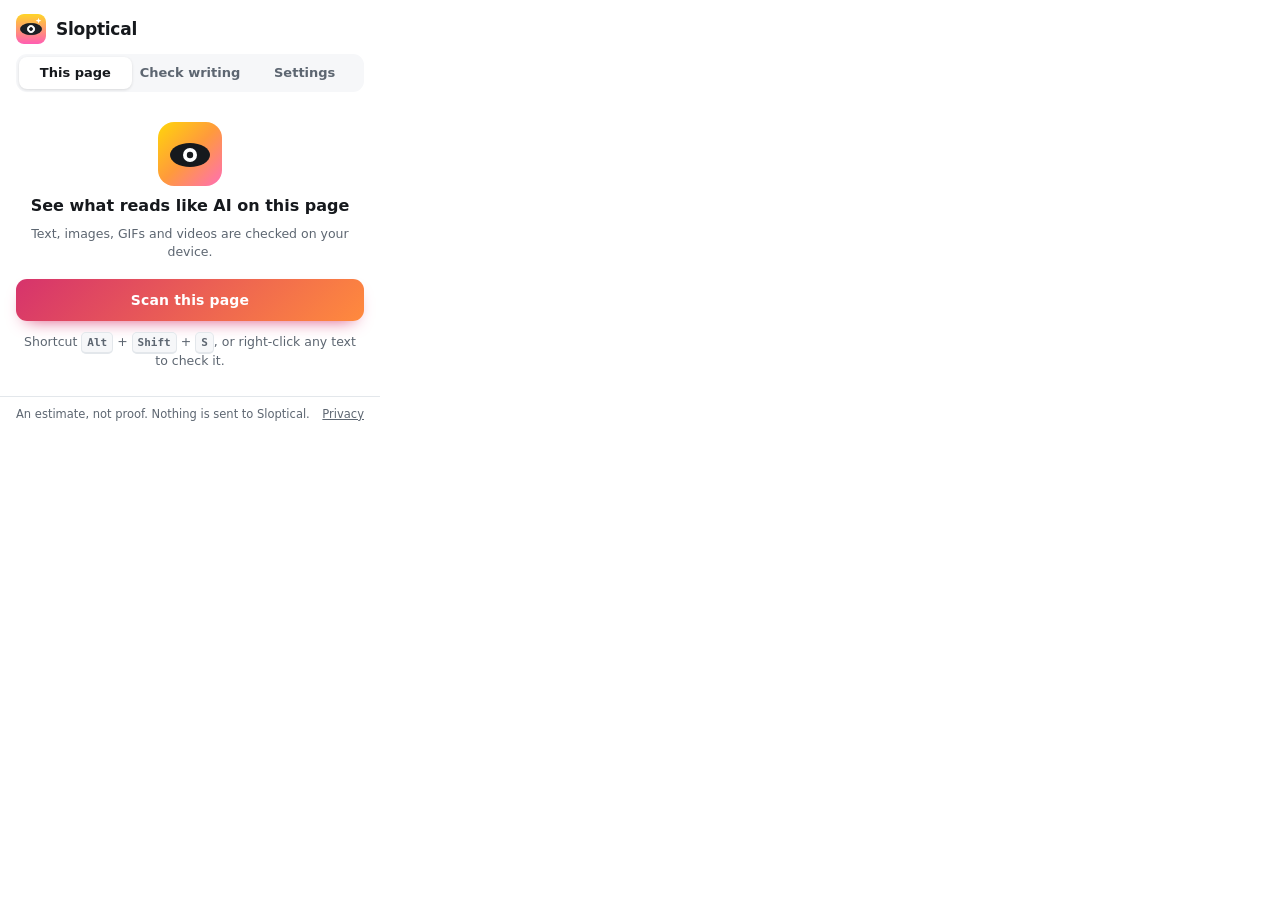
==== popup.html @ 1a97331c "Fix detector false positives, privacy wording and small bugs - detector: count overlapping stock phr" ====
<!doctype html>
<html lang="en">
<head>
<meta charset="utf-8">
<title>Sloptical</title>
<style>
:root{--bg:#ffffff;--panel:#f6f7f9;--ink:#16191d;--muted:#5d6671;--line:#e3e7eb;--accent:#d6336c;--accent-2:#ff8a3d;--on:#fff;--y:#ffd60a;--o:#ff9a3c;--p:#ff6fb5;--ok:#2f9e6a;color-scheme:light}
@media (prefers-color-scheme:dark){:root{--bg:#17191d;--panel:#202328;--ink:#eef1f4;--muted:#9aa4ae;--line:#30353b;--accent:#ff5c95;--accent-2:#ffa45c;--on:#1a0b11;--ok:#4cc38a;color-scheme:dark}}
*{box-sizing:border-box}
[hidden]{display:none!important}
html,body{margin:0}
body{width:380px;max-height:600px;background:var(--bg);color:var(--ink);font:14px/1.45 system-ui,-apple-system,"Segoe UI",sans-serif;display:flex;flex-direction:column}
button,textarea,input,select{font:inherit;color:inherit}
button{cursor:pointer}
:focus-visible{outline:2px solid var(--accent);outline-offset:2px;border-radius:8px}
header{display:flex;align-items:center;gap:10px;padding:14px 16px 10px}
header img{width:30px;height:30px;border-radius:8px}
header h1{font-size:17px;margin:0;letter-spacing:-.015em}
header .ver{margin-left:auto;font-size:11.5px;color:var(--muted)}
.tabs{display:flex;gap:2px;margin:0 16px;padding:3px;border-radius:11px;background:var(--panel)}
.tabs button{flex:1;height:32px;border:0;border-radius:8px;background:transparent;color:var(--muted);font-weight:650;font-size:13px}
.tabs button[aria-selected=true]{background:var(--bg);color:var(--ink);box-shadow:0 1px 3px rgba(0,0,0,.12)}
main{overflow:auto;padding:12px 16px 14px;flex:1}
section{display:grid;gap:12px}
.primary{width:100%;height:42px;border:0;border-radius:11px;background:linear-gradient(135deg,var(--accent),var(--accent-2));color:#fff;font-weight:750;letter-spacing:.01em;box-shadow:0 8px 18px -10px var(--accent)}
.primary:hover{filter:brightness(1.05)}.primary:disabled{opacity:.5;cursor:default;box-shadow:none}
.ghost{height:34px;padding:0 12px;border:1px solid var(--line);border-radius:9px;background:var(--bg);font-weight:600;font-size:13px}
.ghost:hover{background:var(--panel)}
.row{display:flex;gap:8px;align-items:center}.row>*{flex:1}
.hero{display:grid;justify-items:center;text-align:center;gap:8px;padding:18px 8px 6px}
.hero svg{width:64px;height:64px}
.hero h2{margin:0;font-size:16px}
.muted{color:var(--muted);font-size:12.5px;margin:0}
kbd{font:600 11px/1 ui-monospace,monospace;padding:3px 5px;border:1px solid var(--line);border-bottom-width:2px;border-radius:5px;background:var(--panel)}
.card{background:var(--panel);border-radius:14px;padding:12px}
.score{display:grid;grid-template-columns:84px 1fr;gap:12px;align-items:center}
.ring{position:relative;width:84px;height:84px}
.ring svg{width:84px;height:84px;transform:rotate(-90deg)}
.ring b{position:absolute;inset:0;display:grid;place-items:center;font-size:22px;font-variant-numeric:tabular-nums;letter-spacing:-.02em}
.ring b small{font-size:12px;font-weight:600}
.verdict{font-weight:700;font-size:14.5px;line-height:1.3}
.chips{display:flex;flex-wrap:wrap;gap:6px;margin-top:6px}
.chip{display:inline-flex;align-items:center;gap:5px;padding:2px 8px;border-radius:999px;background:var(--bg);border:1px solid var(--line);font-size:12px;font-weight:600}
.chip i{width:9px;height:9px;border-radius:50%}
.y{background:var(--y)}.o{background:var(--o)}.p{background:var(--p)}.n{background:var(--ok)}
h3{margin:2px 0 0;font-size:12.5px;text-transform:uppercase;letter-spacing:.06em;color:var(--muted)}
.list{display:grid;gap:6px}
.item{display:grid;grid-template-columns:auto 1fr;gap:10px;align-items:center;width:100%;text-align:left;padding:8px 10px;border:1px solid var(--line);border-radius:10px;background:var(--bg)}
.item:hover{border-color:var(--accent)}
.item .txt{font-size:12.5px;line-height:1.35;display:-webkit-box;-webkit-line-clamp:2;-webkit-box-orient:vertical;overflow:hidden}
.pill{min-width:44px;text-align:center;padding:3px 6px;border-radius:8px;font-weight:800;font-size:12px;color:#1b1f24;font-variant-numeric:tabular-nums}
.thumb{width:44px;height:44px;border-radius:8px;object-fit:cover;background:var(--panel);display:block}
.mediaRow{grid-template-columns:44px 1fr auto}
.note{display:flex;gap:8px;align-items:flex-start;padding:10px;border-radius:10px;background:color-mix(in srgb,var(--accent) 9%,var(--bg));font-size:12.5px}
textarea{width:100%;min-height:128px;resize:vertical;padding:10px 12px;border:1px solid var(--line);border-radius:11px;background:var(--bg);line-height:1.45}
textarea:focus{outline:none;border-color:var(--accent);box-shadow:0 0 0 3px color-mix(in srgb,var(--accent) 22%,transparent)}
.meter{height:8px;border-radius:999px;background:var(--line);overflow:hidden}.meter i{display:block;height:100%;border-radius:999px}
.give{display:grid;gap:5px}
.give div{display:flex;align-items:center;gap:6px;flex-wrap:wrap;font-size:12.5px}
.give q{font-weight:700;quotes:"“" "”"}
.give .alt{color:var(--ok);font-weight:600}
ul.tips{margin:0;padding-left:18px;display:grid;gap:4px;font-size:12.5px}
.preview{font-size:12.5px;line-height:1.6;max-height:160px;overflow:auto;padding:10px;border:1px solid var(--line);border-radius:10px;background:var(--bg)}
.preview span{border-radius:3px;padding:1px 0}
.preview .sy{background:rgba(255,214,10,.35)}.preview .so{background:rgba(255,154,60,.35)}.preview .sp{background:rgba(255,111,181,.35)}
label.sw{display:flex;align-items:center;justify-content:space-between;gap:10px;font-size:13.5px;cursor:pointer;padding:4px 0}
label.sw input{appearance:none;width:36px;height:21px;border-radius:999px;background:var(--line);position:relative;flex:none;transition:background .15s;cursor:pointer}
label.sw input::after{content:"";position:absolute;top:2px;left:2px;width:17px;height:17px;border-radius:50%;background:#fff;box-shadow:0 1px 2px rgba(0,0,0,.25);transition:left .15s}
label.sw input:checked{background:var(--accent)}label.sw input:checked::after{left:17px}
input[type=range]{width:100%;accent-color:var(--accent)}
.set{display:grid;gap:4px;padding:10px 0;border-bottom:1px solid var(--line)}
.set:last-child{border:0}
footer{padding:9px 16px;border-top:1px solid var(--line);font-size:11.5px;color:var(--muted);display:flex;justify-content:space-between;gap:8px}
footer a{color:inherit}
.toast{position:fixed;left:50%;bottom:44px;transform:translate(-50%,8px);opacity:0;background:var(--ink);color:var(--bg);padding:7px 12px;border-radius:9px;font-size:12.5px;font-weight:600;transition:.2s;pointer-events:none}
.toast.show{opacity:1;transform:translate(-50%,0)}
@media (prefers-reduced-motion:reduce){*{transition:none!important}}
</style>
</head>
<body>
<header><img src="icons/icon48.png" alt=""><h1>Sloptical</h1><span class="ver" id="ver"></span></header>
<nav class="tabs" role="tablist" aria-label="Sections">
  <button role="tab" id="t-page" aria-controls="s-page" aria-selected="true">This page</button>
  <button role="tab" id="t-text" aria-controls="s-text" aria-selected="false">Check writing</button>
  <button role="tab" id="t-set" aria-controls="s-set" aria-selected="false">Settings</button>
</nav>
<main>
  <!-- PAGE -->
  <section id="s-page" role="tabpanel" aria-labelledby="t-page">
    <div class="hero" id="hero">
      <svg viewBox="0 0 64 64" aria-hidden="true"><defs><linearGradient id="g" x1="0" y1="0" x2="1" y2="1"><stop offset="0" stop-color="#ffd60a"/><stop offset=".5" stop-color="#ff9a3c"/><stop offset="1" stop-color="#ff6fb5"/></linearGradient></defs><rect width="64" height="64" rx="16" fill="url(#g)"/><ellipse cx="32" cy="33" rx="20" ry="12" fill="#16191d"/><circle cx="32" cy="33" r="7" fill="#fff"/><circle cx="32" cy="33" r="3.2" fill="#16191d"/></svg>
      <h2>See what reads like AI on this page</h2>
      <p class="muted">Text, images, GIFs and videos are checked on your device.</p>
    </div>
    <button class="primary" id="scan">Scan this page</button>
    <p class="muted" style="text-align:center" id="shortcut">Shortcut <kbd>Alt</kbd> + <kbd>Shift</kbd> + <kbd>S</kbd>, or right-click any text to check it.</p>
    <div id="results" hidden aria-live="polite"></div>
    <p class="muted" id="week"></p>
  </section>

  <!-- WRITING -->
  <section id="s-text" role="tabpanel" aria-labelledby="t-text" hidden>
    <label for="txt" class="muted">Paste any text, including your own draft, to see how AI-like it reads and how to make it sound more like you.</label>
    <textarea id="txt" placeholder="Paste text here (at least 25 words)"></textarea>
    <div class="row"><span class="muted" id="wc">0 words</span><button class="primary" id="checkTxt" disabled style="flex:0 0 150px;height:38px">Check writing</button></div>
    <div id="tResults" hidden aria-live="polite"></div>
  </section>

  <!-- SETTINGS -->
  <section id="s-set" role="tabpanel" aria-labelledby="t-set" hidden>
    <div class="set"><div class="row" style="justify-content:space-between"><strong style="flex:none">Highlight from</strong><strong id="thOut" style="flex:none">50%</strong></div><input type="range" id="threshold" min="50" max="90" step="5" value="50" aria-label="Only highlight above this likelihood"><p class="muted">Raise this to see only the strongest cases.</p></div>
    <div class="set">
      <label class="sw">Underline giveaway phrases<input type="checkbox" id="phrases"></label>
      <label class="sw">Check images, GIFs and videos<input type="checkbox" id="media"></label>
      <label class="sw">Keep checking as the page loads more<input type="checkbox" id="watch"></label>
    </div>
    <div class="set">
      <label class="sw">Read image details (deeper media check)<input type="checkbox" id="deep"></label>
      <label class="sw">Scan every page automatically<input type="checkbox" id="auto"></label>
      <p class="muted">Both ask Chrome for access to the sites you visit, so Sloptical can read image metadata or scan without a click. Nothing is sent to Sloptical.</p>
    </div>
    <div class="set"><label for="skip"><strong>Never scan these sites</strong></label><textarea id="skip" style="min-height:58px" placeholder="example.com, mail.google.com"></textarea></div>
    <div class="set"><div class="row"><button class="ghost" id="clear">Remove highlights</button><button class="ghost" id="resetStats">Clear my stats</button></div><button class="ghost" id="welcome">How Sloptical works</button></div>
  </section>
</main>
<footer><span>An estimate, not proof. Nothing is sent to Sloptical.</span><a href="https://github.com/suhaimizainalshah/Sloptical/blob/main/privacy.html" target="_blank" rel="noopener">Privacy</a></footer>
<div class="toast" id="toast" role="status"></div>
<script src="detector.js"></script>
<script src="popup.js"></script>
</body>
</html>
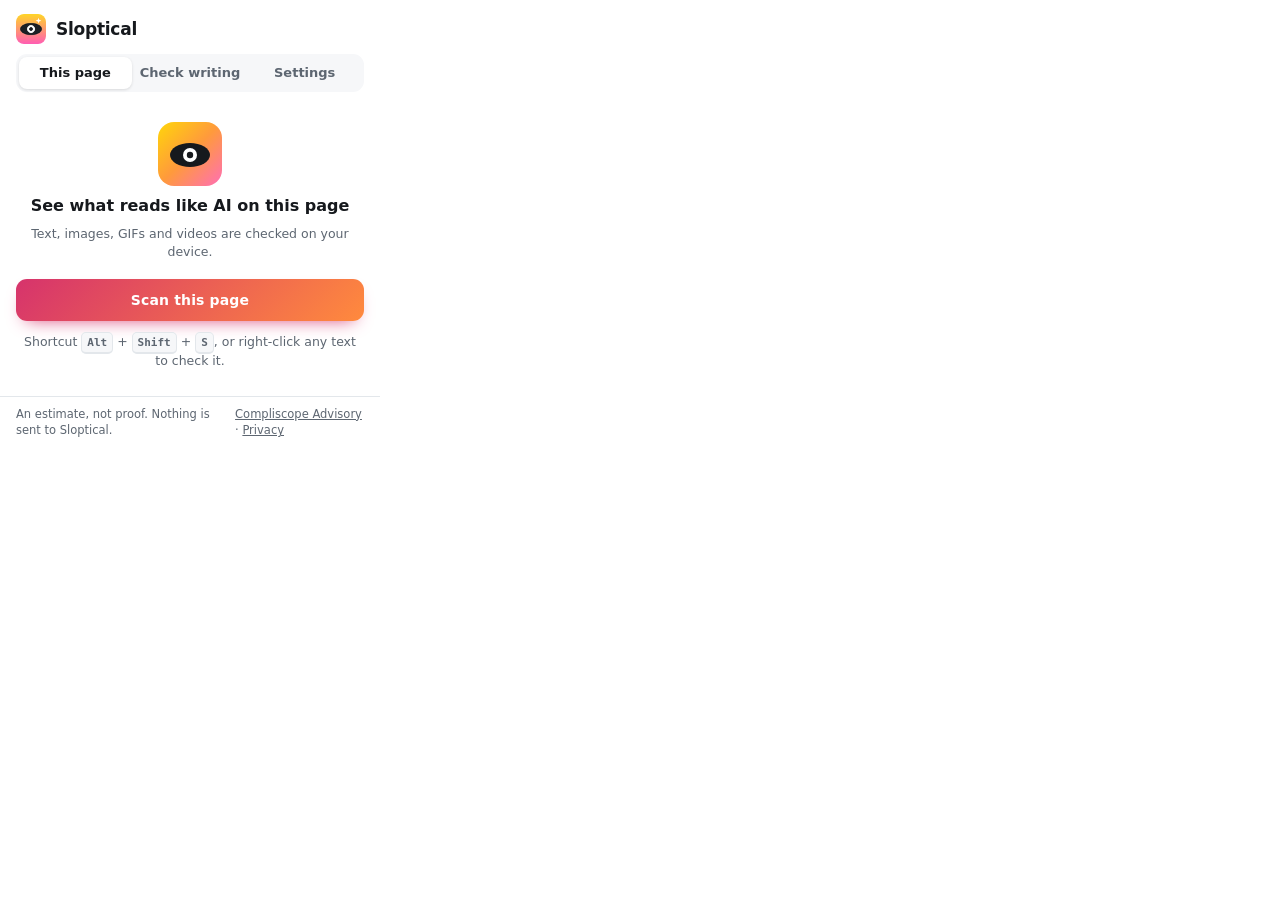
==== commit e26cc6e2: "Link Compliscope Advisory from the welcome page, popup and README - welcome: 'Sloptical is made by C" ====
--- a/popup.html
+++ b/popup.html
@@ -123,7 +123,7 @@
     <div class="set"><div class="row"><button class="ghost" id="clear">Remove highlights</button><button class="ghost" id="resetStats">Clear my stats</button></div><button class="ghost" id="welcome">How Sloptical works</button></div>
   </section>
 </main>
-<footer><span>An estimate, not proof. Nothing is sent to Sloptical.</span><a href="https://github.com/suhaimizainalshah/Sloptical/blob/main/privacy.html" target="_blank" rel="noopener">Privacy</a></footer>
+<footer><span>An estimate, not proof. Nothing is sent to Sloptical.</span><span><a href="https://suhaimizainalshah.github.io/Compliscope-Advisory/" target="_blank" rel="noopener">Compliscope Advisory</a> · <a href="https://github.com/suhaimizainalshah/Sloptical/blob/main/privacy.html" target="_blank" rel="noopener">Privacy</a></span></footer>
 <div class="toast" id="toast" role="status"></div>
 <script src="detector.js"></script>
 <script src="popup.js"></script>
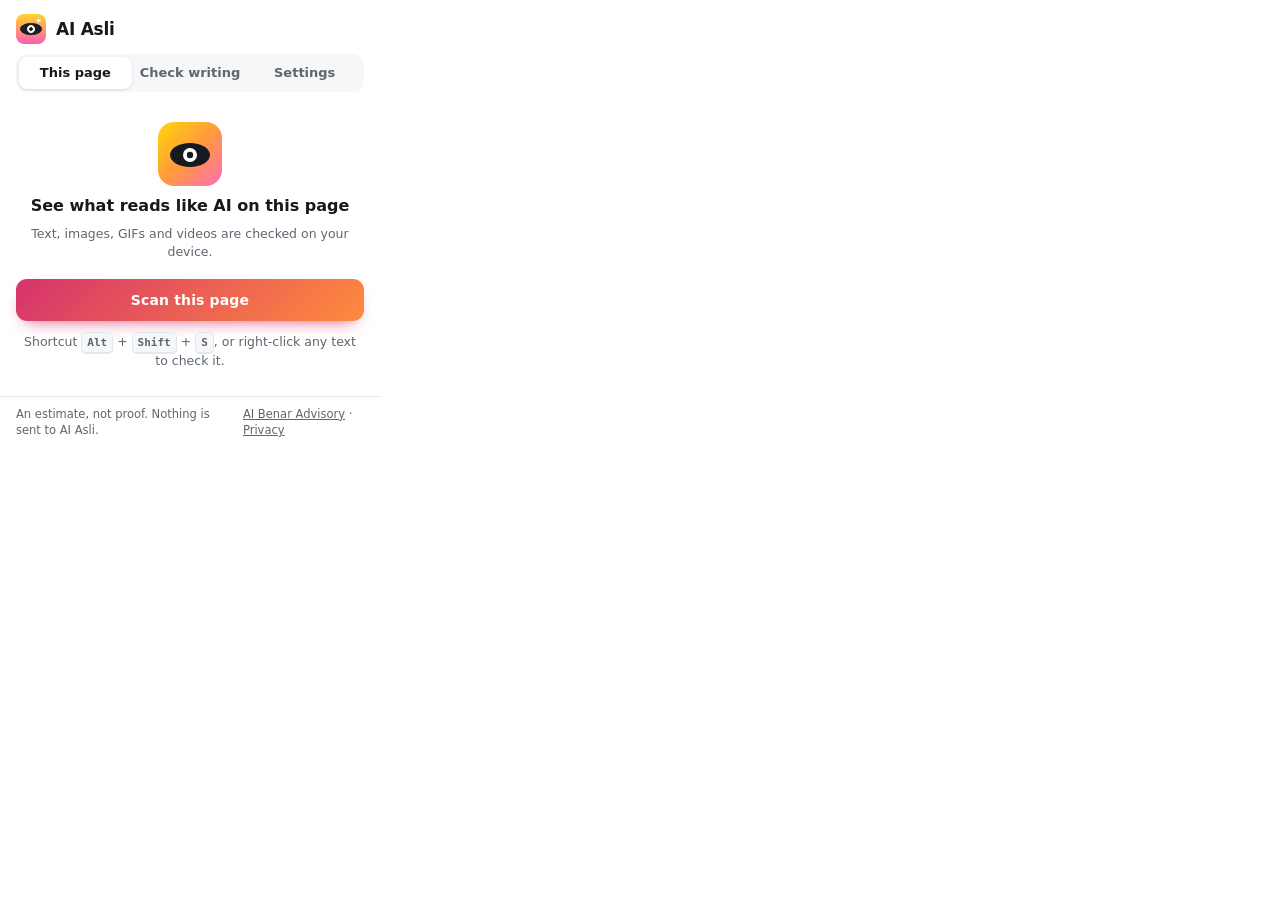
==== commit d8fb14e7: "Rename Sloptical to AI Asli Display text only: extension name, titles, headings, footers, context-me" ====
--- a/popup.html
+++ b/popup.html
@@ -2,7 +2,7 @@
 <html lang="en">
 <head>
 <meta charset="utf-8">
-<title>Sloptical</title>
+<title>AI Asli</title>
 <style>
 :root{--bg:#ffffff;--panel:#f6f7f9;--ink:#16191d;--muted:#5d6671;--line:#e3e7eb;--accent:#d6336c;--accent-2:#ff8a3d;--on:#fff;--y:#ffd60a;--o:#ff9a3c;--p:#ff6fb5;--ok:#2f9e6a;color-scheme:light}
 @media (prefers-color-scheme:dark){:root{--bg:#17191d;--panel:#202328;--ink:#eef1f4;--muted:#9aa4ae;--line:#30353b;--accent:#ff5c95;--accent-2:#ffa45c;--on:#1a0b11;--ok:#4cc38a;color-scheme:dark}}
@@ -78,7 +78,7 @@
 </style>
 </head>
 <body>
-<header><img src="icons/icon48.png" alt=""><h1>Sloptical</h1><span class="ver" id="ver"></span></header>
+<header><img src="icons/icon48.png" alt=""><h1>AI Asli</h1><span class="ver" id="ver"></span></header>
 <nav class="tabs" role="tablist" aria-label="Sections">
   <button role="tab" id="t-page" aria-controls="s-page" aria-selected="true">This page</button>
   <button role="tab" id="t-text" aria-controls="s-text" aria-selected="false">Check writing</button>
@@ -117,13 +117,13 @@
     <div class="set">
       <label class="sw">Read image details (deeper media check)<input type="checkbox" id="deep"></label>
       <label class="sw">Scan every page automatically<input type="checkbox" id="auto"></label>
-      <p class="muted">Both ask Chrome for access to the sites you visit, so Sloptical can read image metadata or scan without a click. Nothing is sent to Sloptical.</p>
+      <p class="muted">Both ask Chrome for access to the sites you visit, so AI Asli can read image metadata or scan without a click. Nothing is sent to AI Asli.</p>
     </div>
     <div class="set"><label for="skip"><strong>Never scan these sites</strong></label><textarea id="skip" style="min-height:58px" placeholder="example.com, mail.google.com"></textarea></div>
-    <div class="set"><div class="row"><button class="ghost" id="clear">Remove highlights</button><button class="ghost" id="resetStats">Clear my stats</button></div><button class="ghost" id="welcome">How Sloptical works</button></div>
+    <div class="set"><div class="row"><button class="ghost" id="clear">Remove highlights</button><button class="ghost" id="resetStats">Clear my stats</button></div><button class="ghost" id="welcome">How AI Asli works</button></div>
   </section>
 </main>
-<footer><span>An estimate, not proof. Nothing is sent to Sloptical.</span><span><a href="https://suhaimizainalshah.github.io/Compliscope-Advisory/" target="_blank" rel="noopener">Compliscope Advisory</a> · <a href="https://github.com/suhaimizainalshah/Sloptical/blob/main/privacy.html" target="_blank" rel="noopener">Privacy</a></span></footer>
+<footer><span>An estimate, not proof. Nothing is sent to AI Asli.</span><span><a href="https://suhaimizainalshah.github.io/Compliscope-Advisory/" target="_blank" rel="noopener">AI Benar Advisory</a> · <a href="https://github.com/suhaimizainalshah/Sloptical/blob/main/privacy.html" target="_blank" rel="noopener">Privacy</a></span></footer>
 <div class="toast" id="toast" role="status"></div>
 <script src="detector.js"></script>
 <script src="popup.js"></script>
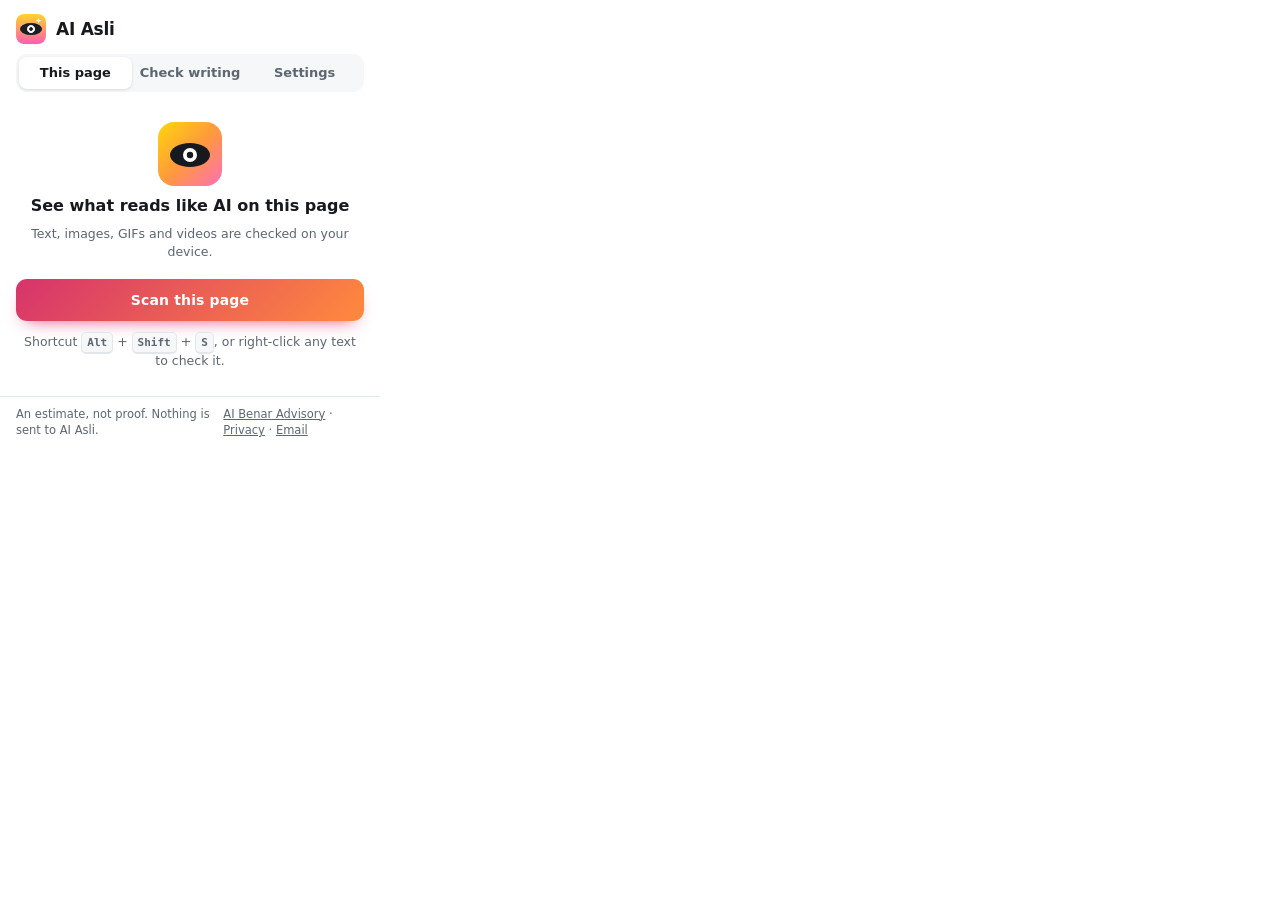
==== commit 8e5a9279: "Add email contact link to welcome page and popup footers" ====
--- a/popup.html
+++ b/popup.html
@@ -75,6 +75,7 @@
 .toast{position:fixed;left:50%;bottom:44px;transform:translate(-50%,8px);opacity:0;background:var(--ink);color:var(--bg);padding:7px 12px;border-radius:9px;font-size:12.5px;font-weight:600;transition:.2s;pointer-events:none}
 .toast.show{opacity:1;transform:translate(-50%,0)}
 @media (prefers-reduced-motion:reduce){*{transition:none!important}}
+.card.fair{background:#FFF7E6;border:1px solid #F2D49B;color:#5B4100;font-size:12.5px;line-height:1.45}
 </style>
 </head>
 <body>
@@ -123,7 +124,7 @@
     <div class="set"><div class="row"><button class="ghost" id="clear">Remove highlights</button><button class="ghost" id="resetStats">Clear my stats</button></div><button class="ghost" id="welcome">How AI Asli works</button></div>
   </section>
 </main>
-<footer><span>An estimate, not proof. Nothing is sent to AI Asli.</span><span><a href="https://suhaimizainalshah.github.io/Compliscope-Advisory/" target="_blank" rel="noopener">AI Benar Advisory</a> · <a href="https://github.com/suhaimizainalshah/Sloptical/blob/main/privacy.html" target="_blank" rel="noopener">Privacy</a></span></footer>
+<footer><span>An estimate, not proof. Nothing is sent to AI Asli.</span><span><a href="https://suhaimizainalshah.github.io/AI-Benar-Advisory/" target="_blank" rel="noopener">AI Benar Advisory</a> · <a href="https://github.com/suhaimizainalshah/ai-asli/blob/main/privacy.html" target="_blank" rel="noopener">Privacy</a> · <a href="mailto:suhaimizainalshah@gmail.com">Email</a></span></footer>
 <div class="toast" id="toast" role="status"></div>
 <script src="detector.js"></script>
 <script src="popup.js"></script>
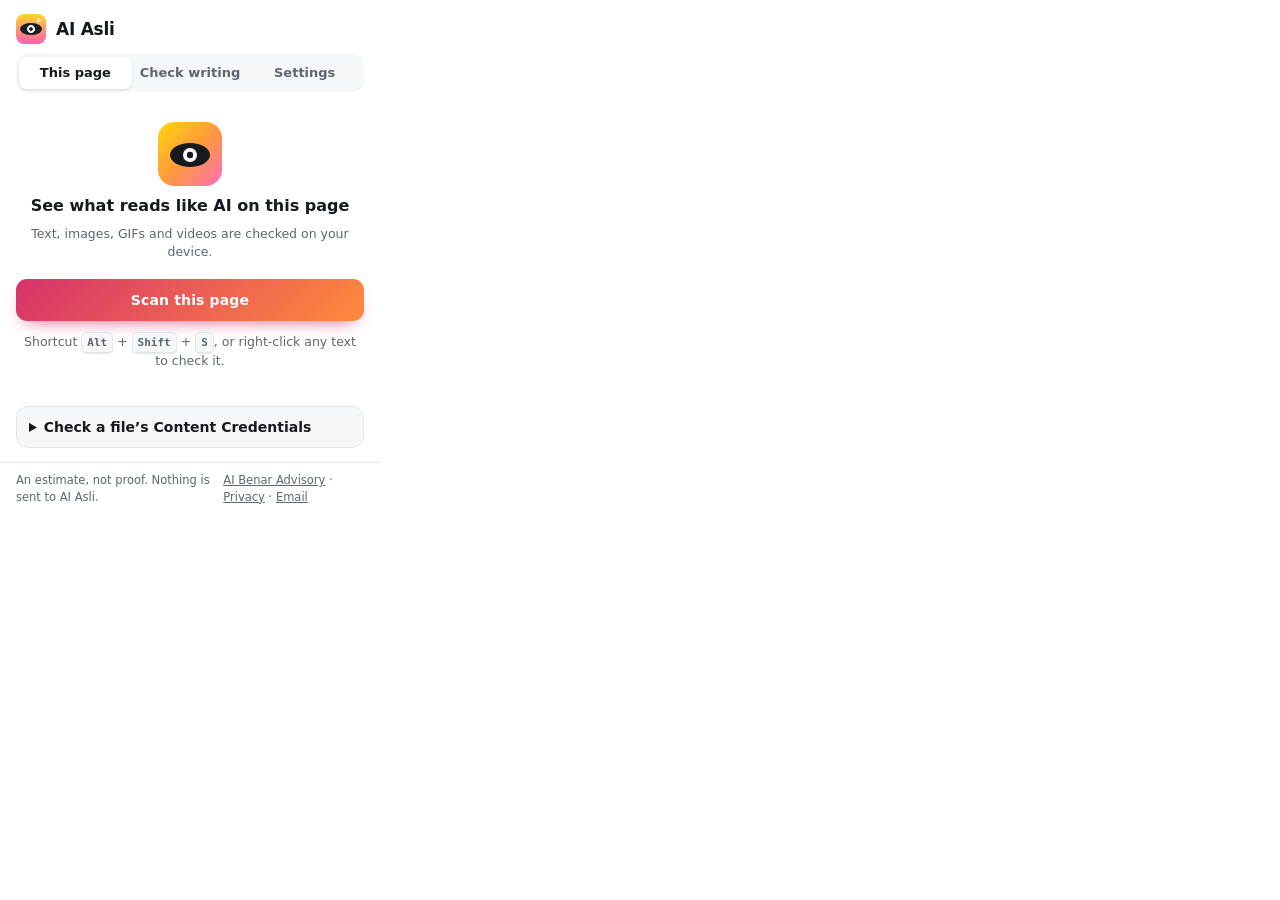
==== commit 3276ca1c: "Add files via upload" ====
--- a/popup.html
+++ b/popup.html
@@ -76,6 +76,15 @@
 .toast.show{opacity:1;transform:translate(-50%,0)}
 @media (prefers-reduced-motion:reduce){*{transition:none!important}}
 .card.fair{background:#FFF7E6;border:1px solid #F2D49B;color:#5B4100;font-size:12.5px;line-height:1.45}
+.cc{margin-top:12px;border:1px solid var(--line);border-radius:12px;background:var(--panel);padding:10px 12px}
+.cc summary{cursor:pointer;font-weight:700}
+.cc-pick{display:block;margin:8px 0}.cc-pick input{position:absolute;opacity:0;width:1px;height:1px}
+.cc-pick span{display:inline-block;padding:8px 14px;border-radius:10px;border:1px solid var(--line);background:var(--bg);font-weight:650;cursor:pointer}
+.cc-pick input:focus-visible+span{outline:2px solid var(--accent);outline-offset:2px}
+.cc-v{border-radius:10px;padding:10px;margin-top:6px;border:1px solid var(--line);background:var(--bg)}
+.cc-v h3{margin:0 0 4px;font-size:14px}.cc-v dl{display:grid;grid-template-columns:auto 1fr;gap:3px 10px;margin:8px 0 0;font-size:12.5px}.cc-v dt{color:var(--muted)}.cc-v dd{margin:0;overflow-wrap:anywhere}
+.cc-v ul{margin:8px 0 0;padding-left:18px;font-size:12.5px}.cc-ok h3{color:#2f855a}.cc-warn h3{color:#8a5a12}.cc-bad h3{color:#c53030}
+@media (prefers-color-scheme:dark){.cc-ok h3{color:#68d391}.cc-warn h3{color:#f6ad55}.cc-bad h3{color:#fc8181}}
 </style>
 </head>
 <body>
@@ -97,6 +106,12 @@
     <p class="muted" style="text-align:center" id="shortcut">Shortcut <kbd>Alt</kbd> + <kbd>Shift</kbd> + <kbd>S</kbd>, or right-click any text to check it.</p>
     <div id="results" hidden aria-live="polite"></div>
     <p class="muted" id="week"></p>
+    <details class="cc" id="ccBox">
+      <summary>Check a file’s Content Credentials</summary>
+      <p class="muted">Choose an image or video, for example one someone sent you. AI Asli verifies its Content Credentials (C2PA) on this device: nothing is uploaded.</p>
+      <label class="cc-pick"><input type="file" id="ccFile" accept="image/*,video/mp4,video/quicktime,.heic,.avif,.webp"><span>Choose a file</span></label>
+      <div id="ccOut" aria-live="polite"></div>
+    </details>
   </section>
 
   <!-- WRITING -->
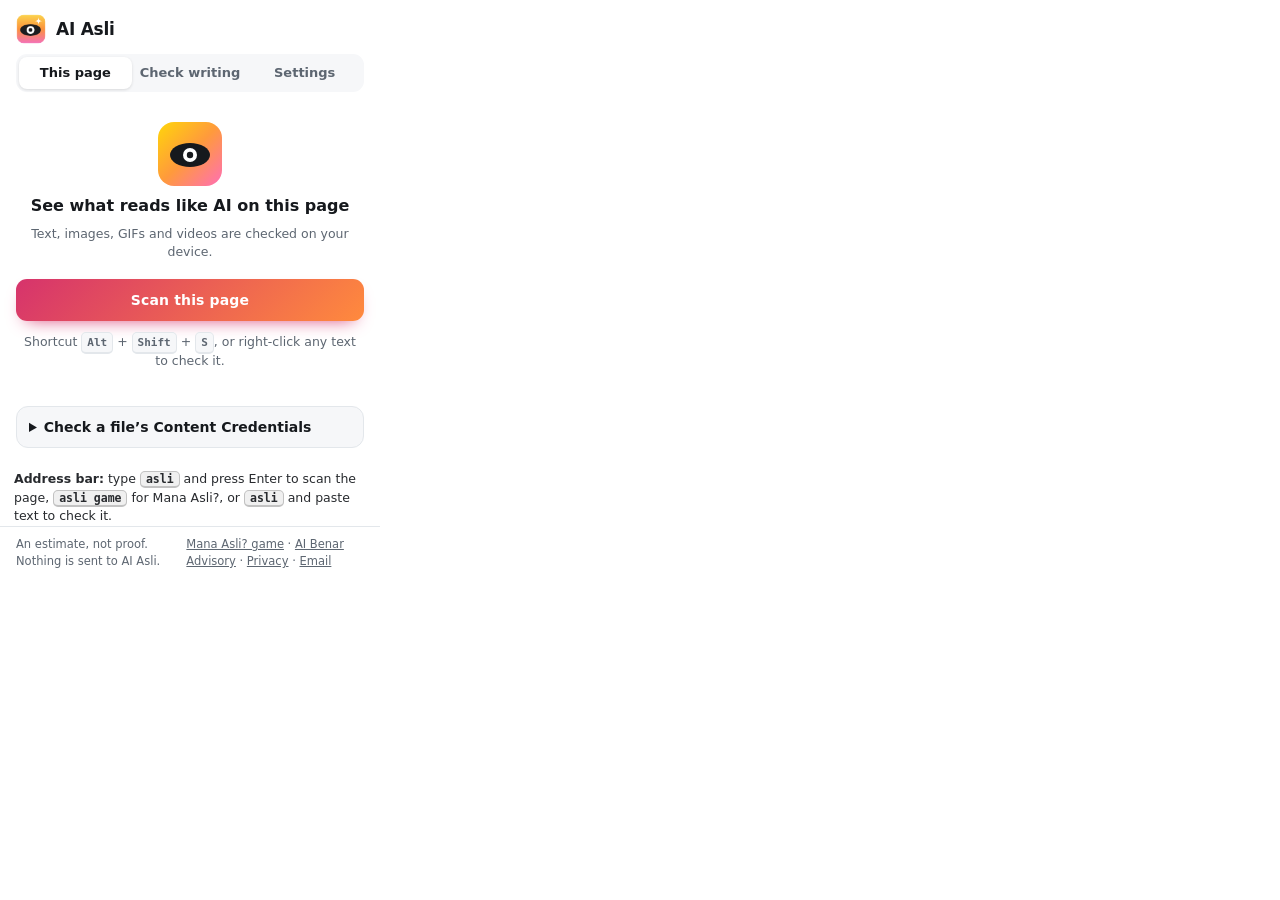
==== commit 1d653f67: "Add files via upload" ====
--- a/popup.html
+++ b/popup.html
@@ -1,8 +1,8 @@
 <!doctype html>
 <html lang="en">
 <head>
-<meta charset="utf-8">
-<title>AI Asli</title>
+<meta charset="utf-8"><link rel="icon" href="icons/logo.svg" type="image/svg+xml"><link rel="icon" href="icons/icon32.png" type="image/png" sizes="32x32">
+<title>AI Asli: AI Text, Image and Video Checker</title>
 <style>
 :root{--bg:#ffffff;--panel:#f6f7f9;--ink:#16191d;--muted:#5d6671;--line:#e3e7eb;--accent:#d6336c;--accent-2:#ff8a3d;--on:#fff;--y:#ffd60a;--o:#ff9a3c;--p:#ff6fb5;--ok:#2f9e6a;color-scheme:light}
 @media (prefers-color-scheme:dark){:root{--bg:#17191d;--panel:#202328;--ink:#eef1f4;--muted:#9aa4ae;--line:#30353b;--accent:#ff5c95;--accent-2:#ffa45c;--on:#1a0b11;--ok:#4cc38a;color-scheme:dark}}
@@ -86,7 +86,7 @@
 .cc-v ul{margin:8px 0 0;padding-left:18px;font-size:12.5px}.cc-ok h3{color:#2f855a}.cc-warn h3{color:#8a5a12}.cc-bad h3{color:#c53030}
 @media (prefers-color-scheme:dark){.cc-ok h3{color:#68d391}.cc-warn h3{color:#f6ad55}.cc-bad h3{color:#fc8181}}
 </style>
-</head>
+<style>.omni{margin:8px 0 0;font-size:12.5px;line-height:1.5;color:inherit;opacity:.92}.omni b{font-weight:700}.omni kbd{font:600 11.5px ui-monospace,SFMono-Regular,Menlo,monospace;border:1px solid rgba(127,127,127,.45);border-bottom-width:2px;border-radius:5px;padding:0 5px;background:rgba(127,127,127,.12);white-space:nowrap}</style></head>
 <body>
 <header><img src="icons/icon48.png" alt=""><h1>AI Asli</h1><span class="ver" id="ver"></span></header>
 <nav class="tabs" role="tablist" aria-label="Sections">
@@ -139,7 +139,8 @@
     <div class="set"><div class="row"><button class="ghost" id="clear">Remove highlights</button><button class="ghost" id="resetStats">Clear my stats</button></div><button class="ghost" id="welcome">How AI Asli works</button></div>
   </section>
 </main>
-<footer><span>An estimate, not proof. Nothing is sent to AI Asli.</span><span><a href="https://suhaimizainalshah.github.io/AI-Benar-Advisory/" target="_blank" rel="noopener">AI Benar Advisory</a> · <a href="https://github.com/suhaimizainalshah/ai-asli/blob/main/privacy.html" target="_blank" rel="noopener">Privacy</a> · <a href="mailto:suhaimizainalshah@gmail.com">Email</a></span></footer>
+<p class="omni" style="padding:0 14px"><b>Address bar:</b> type <kbd>asli</kbd> and press Enter to scan the page, <kbd>asli game</kbd> for Mana Asli?, or <kbd>asli</kbd> and paste text to check it.</p>
+<footer><span>An estimate, not proof. Nothing is sent to AI Asli.</span><span><a href="classroom/index.html" id="gameLink" title="Mana Asli? (Malay for “Which is genuine?” or “Where’s the original?”): a classroom game to spot AI-made passages and pictures">Mana Asli? game</a> · <a href="https://suhaimizainalshah.github.io/AI-Benar-Advisory/" target="_blank" rel="noopener">AI Benar Advisory</a> · <a href="https://github.com/suhaimizainalshah/ai-asli/blob/main/privacy.html" target="_blank" rel="noopener">Privacy</a> · <a href="mailto:suhaimizainalshah@gmail.com">Email</a></span></footer>
 <div class="toast" id="toast" role="status"></div>
 <script src="detector.js"></script>
 <script src="popup.js"></script>
